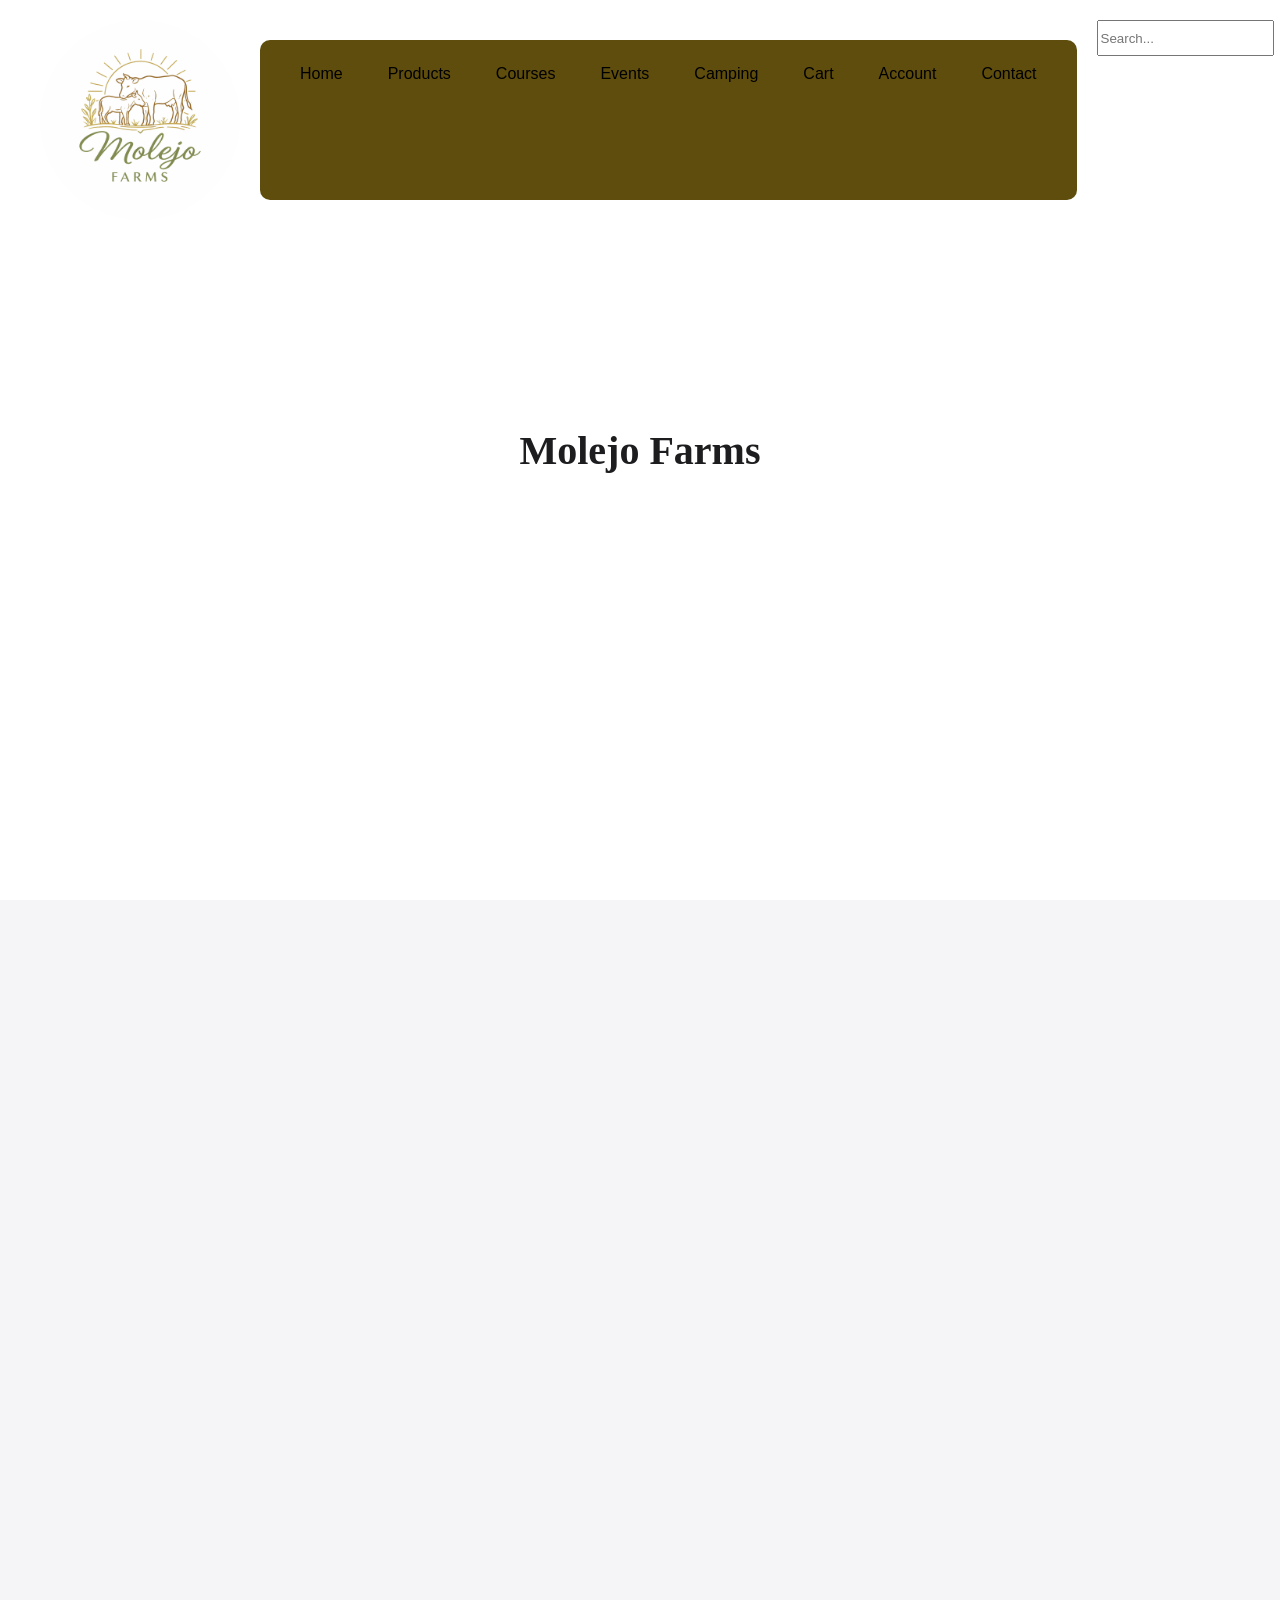
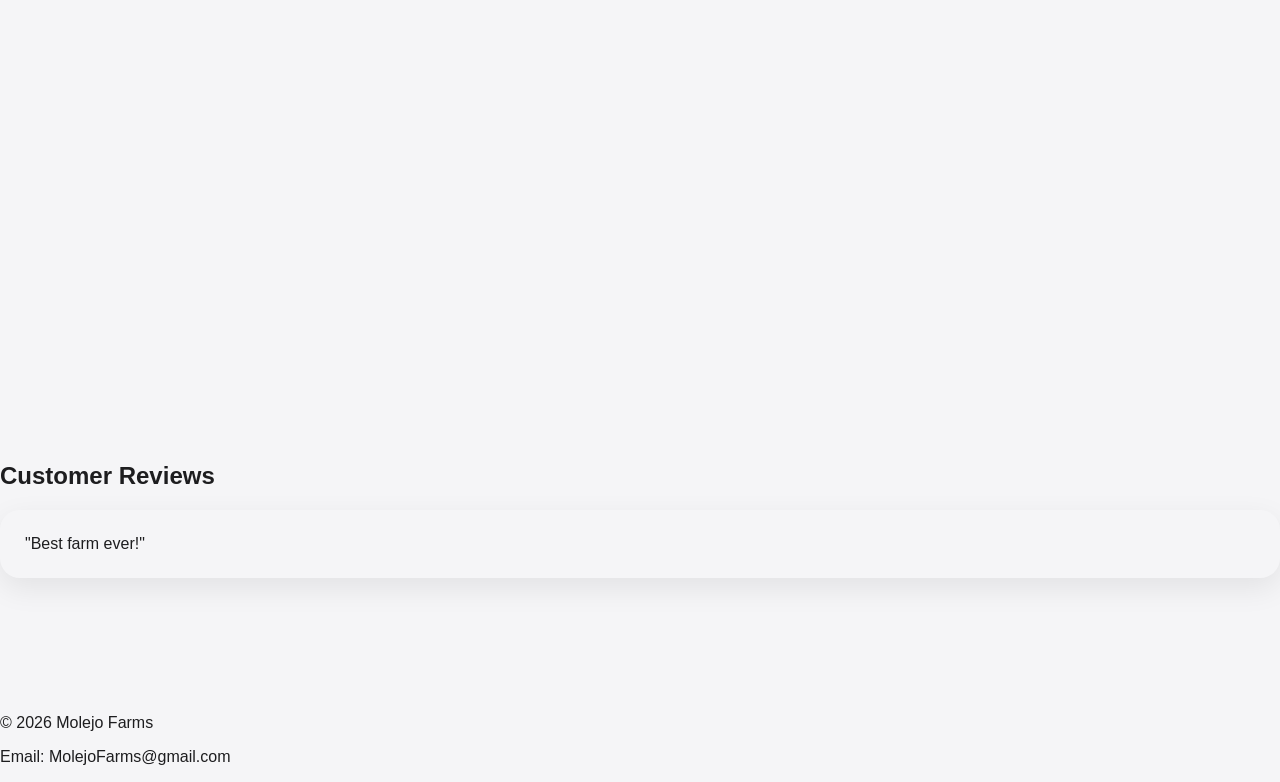
==== index.html @ 001f06a3 "initial commit - added all website filess" ====
<!DOCTYPE html>
<html lang="en">
<head>
    <meta charset="UTF-8">
    <meta name="viewport" content="width=device-width, initial-scale=1.0">
    <title>Molejo-Farms</title>
<link rel="stylesheet" href="style.css">
</head>
<body>
    <div id="loader">
  <h1 class="logo-text">Molejo Farms</h1>
</div>

<header>
  <div class="logo-container">
    <img src="logo.png" alt="Molejo Farms Logo" class="logo">
    
  </div>

  <nav>
    <a href="index.html">Home</a>
    <a href="products.html">Products</a>
    <a href="courses.html">Courses</a>
    <a href="events.html">Events</a>
    <a href="booking.html">Camping</a>
    <a href="cart.html">Cart</a>
    <a href="account.html">Account</a>
    <a href="contact.html">Contact</a>
  </nav>

  <input type="text" class="search-bar" placeholder="Search..." onkeyup="searchProducts()">
</header>

<section class="hero fade">
  <h2>Welcome to Molejo Farms 🌿</h2>
  <p>Fresh produce, luxury camping & farming education</p>

  <button onclick="location.href='products.html'">
    Shop Now
  </button>
</section>
<section class="cards">
  <div class="card fade">
    <img src="farm1.jpg">
    <div class="card-content">Fresh Products 🌽</div>
  </div>

  <div class="card fade">
    <img src="event.jpg">
    <div class="card-content">Events 🎉</div>
  </div>

  <div class="card fade">
    <img src="camping.jpg">
    <div class="card-content">Camping 🏕️</div>
  </div>
</section>
  
<section class="cards fade">
  <div class="card">
    <h3>🌽 Organic Products</h3>
    <p>Fresh from our farm</p>
  </div>

  <div class="card">
    <h3>🏕️ Camping</h3>
    <p>Experience nature</p>
  </div>

  <div class="card">
    <h3>🎓 Courses</h3>
    <p>Learn farming skills</p>
  </div>
</section>

<section class="fade">
  <h2>What Our Customers Say</h2>

  <div class="card">
    <p>"Amazing farm experience!"</p>
  </div>

  <div class="card">
    <p>"Fresh and high-quality products."</p>
  </div>
</section>
<section>
  <h2>Customer Reviews</h2>
    <div class="card">"Best farm ever!"</div>
</section>
  
<section class="fade">
  <h2>FAQ</h2>

  <p><b>Do you deliver?</b> Yes, we offer delivery services.</p>
  <p><b>Can I book camping?</b> Yes, bookings are available online.</p>
</section> 
  
<footer>
  <p>© 2026 Molejo Farms</p>
  <p>Email: MolejoFarms@gmail.com</p>
</footer>
  <script src="script.js"></script>
</body>
</html>
---- style.css ----
body {
  font-family: -apple-system, sans-serif;
  margin: 0;
  background: #f5f5f7;
  color: #1d1d1f
}


header {
  display: flex;
  justify-content: space-between;
  padding: 20px 40px;
  backdrop-filter: blur(10px);
  background: rgba(255,255,255,0.8);
}

nav {
  background-color: #5f4d0d;
  padding: 15px 30px;
  margin: 20px;
  border-radius: 10px;
  display: flex;
  justify-content: center;
  gap: 25px;
}

nav a {
  margin: 10px;
  text-decoration: none;
  color: rgb(0, 0, 0);
  transition:0.3s
   font-weight: bold;
}

nav a:hover{
  opacity:o.6;
}

.logo-container {
  display: flex;
  align-items: center;
  gap: 10px;
}

.logo {
  width: 200px;
  height:auto px;
  border-radius: 50%;
}

.hero {
  text-align: center;
  padding: 100px;
  background: linear-gradient(to right, #e8f5e9, white);
}

.cards {
  display: flex;
  gap: 20px;
  padding: 40px;
}

.card {
  flex: 1 
  background white;
  padding: 25px;
  border-radius: 20px;
  box-shadow: 0 10px 30px rgba(0,0,0,0.08);
  transition: 0.3s;
}

.card:hover {
  transform: translateY(-10px);
}

.fade {
  opacity: 0;
  transform: translateY(40px);
  transition: 1s;
}

.fade.show {
  opacity: 1;
  transform: translateY(0);
}

/* LOADER */
#loader {
  position: fixed;
  width: 100%;
  height: 100vh;
  background: white;
  display: flex;
  justify-content: center;
  align-items: center;
}

.logo-text {
  font-size: 40px;
  font-family: cursive;
  animation: fade 2s infinite;
}
button{
  padding: 12px 20px;
  border-radius: 30px;
  border: none;
  background: black;
  color: white;
  cursor: pointer;
}
.search-bar {
  width: 175px;
  height: 30px; 
}
@keyframes fade {
  0% {opacity: 0;}
  50% {opacity: 1;}
  100% {opacity: 0;}
}

@media (max-width: 768px){
  .cards {flex-direction: column;}
  header {flex-direction: column;}
}
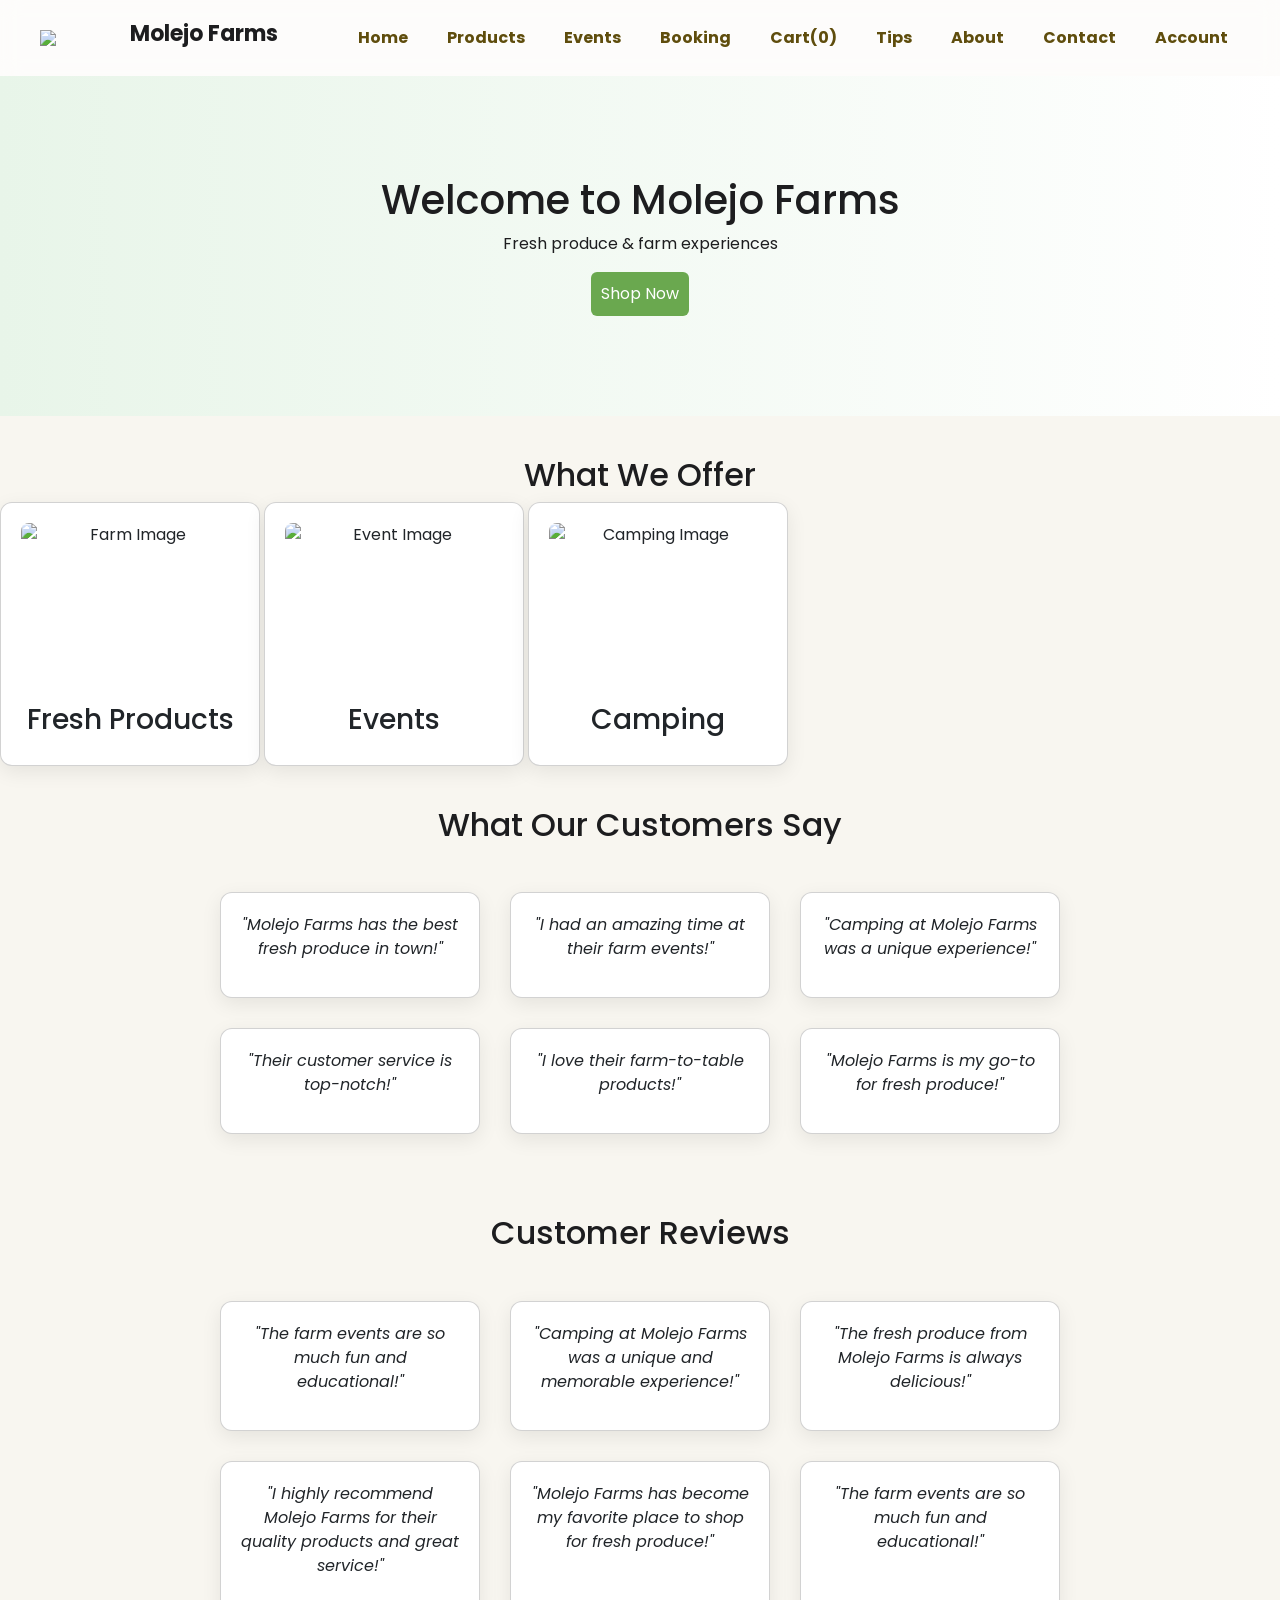
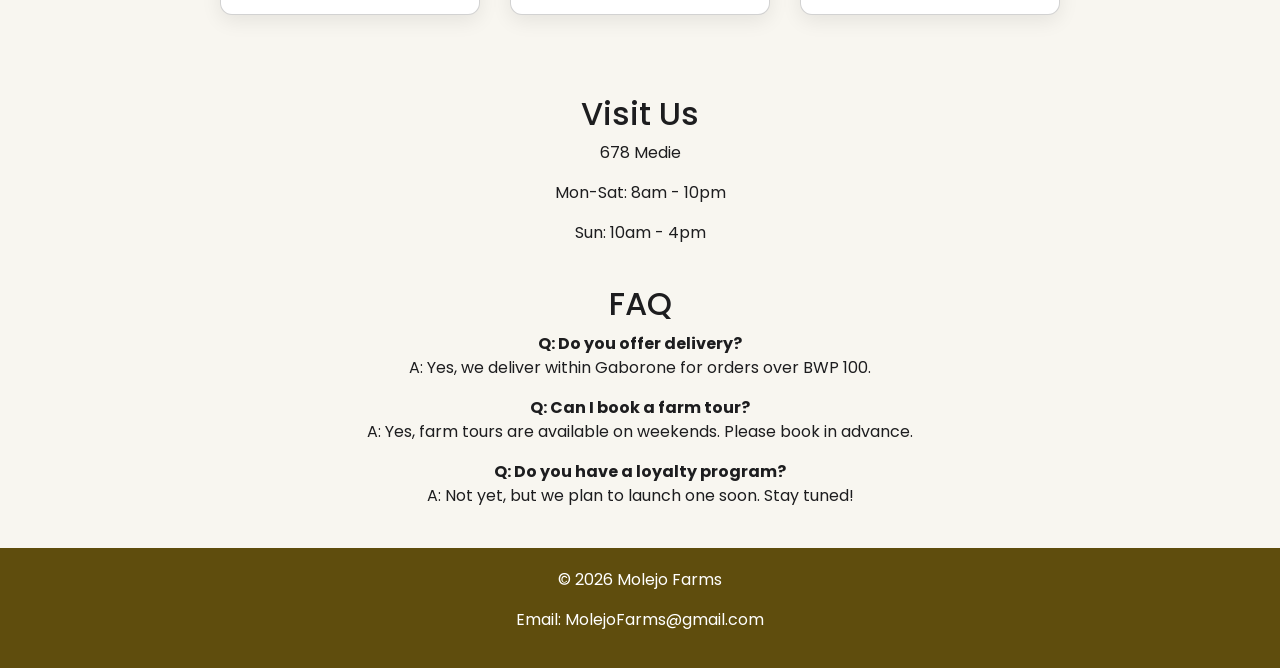
==== commit c482b1c0: "Final Page" ====
--- a/index.html
+++ b/index.html
@@ -1,105 +1,121 @@
 <!DOCTYPE html>
 <html lang="en">
 <head>
-    <meta charset="UTF-8">
-    <meta name="viewport" content="width=device-width, initial-scale=1.0">
-    <title>Molejo-Farms</title>
-<link rel="stylesheet" href="style.css">
+<meta charset="UTF-8">
+<meta name="viewport" content="width=device-width, initial-scale=1.0">
+<title>Molejo Farms</title>
+
+<link href="https://cdn.jsdelivr.net/npm/bootstrap@5.3.3/dist/css/bootstrap.min.css" rel="stylesheet" integrity="sha384-Qpg0X4d0D+kA3B+L7Jw6M3zU1L88ox1Yu4xPYK5K9Rm+1QxGvNxN2wW0H3Fan70i" crossorigin="anonymous">
+<link rel="stylesheet" href="css/style.css">
+<link href="https://fonts.googleapis.com/css2?family=Poppins&display=swap" rel="stylesheet">
 </head>
+
 <body>
-    <div id="loader">
-  <h1 class="logo-text">Molejo Farms</h1>
-</div>
 
+<!-- Page header with main navigation links -->
 <header>
   <div class="logo-container">
-    <img src="logo.png" alt="Molejo Farms Logo" class="logo">
-    
+    <img src="images/ui/logo.png" class="logo">
+    <h1 class="brand">Molejo Farms</h1>
   </div>
 
   <nav>
     <a href="index.html">Home</a>
     <a href="products.html">Products</a>
-    <a href="courses.html">Courses</a>
     <a href="events.html">Events</a>
-    <a href="booking.html">Camping</a>
-    <a href="cart.html">Cart</a>
-    <a href="account.html">Account</a>
+    <a href="bookings.html">Booking</a>
+    <a href="cart.html">Cart(<span id="cart-count">0</span>)</a>
+    <a href="tips.html">Tips</a>
+  <a href="about.html">About</a>
     <a href="contact.html">Contact</a>
+     <a href="account.html">Account</a>
+    
   </nav>
 
-  <input type="text" class="search-bar" placeholder="Search..." onkeyup="searchProducts()">
 </header>
 
-<section class="hero fade">
-  <h2>Welcome to Molejo Farms 🌿</h2>
-  <p>Fresh produce, luxury camping & farming education</p>
+<!-- Hero section introduces the site and links visitors to shop -->
+<section class="hero">
+  <h1>Welcome to Molejo Farms </h1>
+  <p>Fresh produce & farm experiences</p>
+  <button onclick="location.href='products.html'">Shop Now</button>
+</section>
 
-  <button onclick="location.href='products.html'">
-    Shop Now
-  </button>
-</section>
-<section class="cards">
-  <div class="card fade">
-    <img src="farm1.jpg">
-    <div class="card-content">Fresh Products 🌽</div>
+<h2 class="section-title">What We Offer</h2>
+
+  <!-- Feature cards linking to main offerings -->
+<a href="products.html" class="card-link">
+  <div class="card">
+    <img src="images/banners/farm1.jpg" alt="Farm Image">
+   
+    <h3>Fresh Products</h3>
   </div>
+</a>
+<a href="events.html" class="card-link">
+  <div class="card">
+    <img src="images/banners/event.jpg" alt="Event Image">
+    <h3>Events</h3>
+  </div>
+</a>
 
-  <div class="card fade">
-    <img src="event.jpg">
-    <div class="card-content">Events 🎉</div>
+<a href="bookings.html" class="card-link">
+  <div class="card">
+    <img src="images/banners/camping.jpg" alt="Camping Image">
+    <h3>Camping</h3>
   </div>
-
-  <div class="card fade">
-    <img src="camping.jpg">
-    <div class="card-content">Camping 🏕️</div>
-  </div>
+</a>
 </section>
   
-<section class="cards fade">
-  <div class="card">
-    <h3>🌽 Organic Products</h3>
-    <p>Fresh from our farm</p>
-  </div>
 
-  <div class="card">
-    <h3>🏕️ Camping</h3>
-    <p>Experience nature</p>
-  </div>
+  
+  <h2 class="section-title">What Our Customers Say</h2>
 
-  <div class="card">
-    <h3>🎓 Courses</h3>
-    <p>Learn farming skills</p>
-  </div>
+    <section class="cards container">
+
+    <div class="card"><p> "Molejo Farms has the best fresh produce in town!"</p></div>
+    <div class="card"><p> "I had an amazing time at their farm events!"</p></div>
+    <div class="card"><p> "Camping at Molejo Farms was a unique experience!"</p></div>
+ <div class="card"><p> "Their customer service is top-notch!"</p></div>
+    <div class="card"><p> "I love their farm-to-table products!"</p></div>
+   <div class="card">  <p> "Molejo Farms is my go-to for fresh produce!"</p> </div>
+   </section>
+
+    <h2 class="section-title">Customer Reviews</h2>
+    <section class="cards container">
+    <div class="card"><p> "The farm events are so much fun and educational!"</p></div>
+    <div class="card"><p> "Camping at Molejo Farms was a unique and memorable experience!"</p></div>
+    <div class="card"><p> "The fresh produce from Molejo Farms is always delicious!"</p></div>
+    <div class="card"><p> "I highly recommend Molejo Farms for their quality products and great service!"</p></div>
+    <div class="card"><p> "Molejo Farms has become my favorite place to shop for fresh produce!"</p></div>
+<div class="card"><p> "The farm events are so much fun and educational!"</p></div>
 </section>
 
-<section class="fade">
-  <h2>What Our Customers Say</h2>
+<section class="container center-section">
+  <h2 class="section-title">Visit Us</h2>
+  <p>678 Medie</p>
+  <p>Mon-Sat: 8am - 10pm</p>
+  <p>Sun: 10am - 4pm</p>
+</section>
 
-  <div class="card">
-    <p>"Amazing farm experience!"</p>
-  </div>
+<section class="container center-section">
+  <h2 class="section-title">FAQ</h2>
+  <p><strong>Q: Do you offer delivery?</strong><br>A: Yes, we deliver within Gaborone for orders over BWP 100.</p>
+  <p><strong>Q: Can I book a farm tour?</strong><br>A: Yes, farm tours are available on weekends. Please book in advance.</p>
+  <p><strong>Q: Do you have a loyalty program?</strong><br>A: Not yet, but we plan to launch one soon. Stay tuned!</p>
+</section>
 
-  <div class="card">
-    <p>"Fresh and high-quality products."</p>
-  </div>
-</section>
-<section>
-  <h2>Customer Reviews</h2>
-    <div class="card">"Best farm ever!"</div>
-</section>
-  
-<section class="fade">
-  <h2>FAQ</h2>
-
-  <p><b>Do you deliver?</b> Yes, we offer delivery services.</p>
-  <p><b>Can I book camping?</b> Yes, bookings are available online.</p>
-</section> 
-  
 <footer>
   <p>© 2026 Molejo Farms</p>
   <p>Email: MolejoFarms@gmail.com</p>
 </footer>
-  <script src="script.js"></script>
+
+<script src="js/script.js"></script>
+<script src="https://cdn.jsdelivr.net/npm/bootstrap@5.3.3/dist/js/bootstrap.bundle.min.js" integrity="sha384-ENjdO4Dr2bkBIFxQpeoDekTTOsgK4t62b24MR0k2n0n0V8MK0QevoRxT2MZw1T" crossorigin="anonymous"></script>
 </body>
-</html>+</html>
+
+
+
+
+
+
--- a/css/style.css
+++ b/css/style.css
@@ -0,0 +1,504 @@
+/* Global CSS variables for theme colors */
+:root {
+  --primary: #5f4d0d;
+  --secondary: #6aa84f;
+  --accent: #d9534f;
+  --background: #f8f6f0;
+  --card-bg: #ffffff;
+  --text: #1d1d1f;
+  --muted: #6c757d;
+}
+
+/* Base page styling */
+body {
+  font-family: 'Poppins', sans-serif;
+  margin: 0;
+  background: var(--background);
+  color: var(--text);
+}
+
+
+header {
+  display: flex;
+  align-items: center;
+  justify-content: space-between;
+  padding: 20px 40px;
+  background: rgba(255,255,255,0.7);
+  backdrop-filter: blur(10px);
+  flex-wrap: wrap;
+}
+
+.logo-container {
+  display: flex;
+  align-items: center;
+  gap: 10px;
+}
+
+.logo {
+  width: 80px;
+}
+
+.brand {
+  font-size: 22px;
+  font-weight: bold;
+}
+
+
+nav {
+  display: flex;
+  gap: 15px;
+  flex-wrap: wrap;
+}
+
+nav a {
+  text-decoration: none;
+  color: var(--primary);
+  font-weight: bold;
+  padding: 6px 12px;
+  border-radius: 6px;
+}
+
+nav a:hover {
+  background: var(--accent);
+  color: white;
+}
+
+/* Hero section on homepage */
+.hero {
+  text-align: center;
+  padding: 100px 20px;
+  background: linear-gradient(to right, #e8f5e9, #ffffff);
+}
+
+/* Wrapper for content sections */
+.container {
+  max-width: 1100px;
+  margin: auto;
+}
+
+
+/* Card layout used across products, events, and features */
+.cards {
+  display: flex;
+  flex-wrap: wrap;
+  justify-content: center;
+  gap: 30px;
+  padding: 40px;
+  align-items: stretch;
+}
+
+.card {
+  width: 260px;
+  background: var(--card-bg);
+  padding: 20px;
+  border-radius: 12px;
+  text-align: center;
+  box-shadow: 0 6px 20px rgba(0,0,0,0.08);
+  transition: 0.3s;
+  position: relative;
+
+ 
+}
+
+.card p{
+  text-align:center;
+  font-style: italic;
+}
+.card:hover { 
+  transform: translateY(-10px);
+}
+
+.card img {
+  width: 100%;
+  height: 180px;
+  object-fit: cover;
+  border-radius: 8px;
+}
+
+/* Product grid layout for the shop page */
+.product-grid {
+  display: grid;
+  grid-template-columns: repeat(auto-fit, minmax(250px, 1fr));
+  gap: 25px;
+  padding: 40px;
+}
+
+
+button {
+  padding: 10px;
+  border-radius: 6px;
+  border: none;
+  background: var(--secondary);
+  color: white;
+  cursor: pointer;
+}
+
+button:hover {
+  background: #5a9442;
+}
+
+
+.button {
+  display: inline-block;
+  padding: 10px 20px;
+  border-radius: 6px;
+  border: none;
+  background: var(--secondary);
+  color: white;
+  cursor: pointer;
+  text-decoration: none;
+  font-weight: 500;
+  transition: background 0.3s ease;
+  margin: 5px;
+}
+
+/* Button styles used for actions and links */
+.button:hover {
+  background: #5a9442;
+  color: white;
+  text-decoration: none;
+}
+
+/* Quantity input controls for products, cooler passes, and bookings */
+.quantity-controls {
+  display: flex;
+  justify-content: center;
+  gap: 5px;
+  margin-top: 10px;
+}
+
+.quantity-controls input {
+  width: 50px;
+  text-align: center;
+}
+
+.total {
+  font-weight: bold;
+  margin-top: 5px;
+}
+
+
+.badge {
+  position: absolute;
+  top: 10px;
+  left: 10px;
+  background: var(--accent);
+  color: white;
+  padding: 4px 8px;
+  border-radius: 4px;
+  font-size: 12px;
+}
+
+
+.section-title {
+  text-align: center;
+  margin-top: 40px;
+}
+
+
+footer {
+  text-align: center;
+  padding: 20px;
+  background: var(--primary);
+  color: white;
+}
+.center-section {
+  text-align: center;
+  max-width: 700px;
+  margin: 40px auto;
+}
+.product-grid {
+  display: grid;
+  grid-template-columns: repeat(auto-fit, minmax(280px, 1fr));
+  gap: 30px;
+  padding: 40px;
+  width: 100%;
+}
+textarea {
+  width: 100%;
+  height: 100px;
+  margin-top: 10px;
+  padding: 8px;
+  border-radius: 6px;
+  border: 1px solid #ccc;
+}
+
+.highlight {
+  background: #fff3cd;
+  padding: 10px;
+  border-left: 4px solid #d9534f;
+  margin: 10px 0;
+  border-radius: 6px;
+}
+
+
+.more-text {
+  display: none;
+}
+
+
+.popular {
+  background: #f0f8f0;
+  padding: 20px;
+  border-radius: 10px;
+  margin: 20px;
+}
+.event-date {
+  font-weight: bold;
+  color: var(--secondary);
+  margin-bottom: 8px;
+}
+
+.sold-out-date {
+  color: #d9534f;
+}
+.card.pass {
+  border: 2px dashed var(--primary);
+  background: #fffdf5;
+}
+.package-images {
+  display: flex;
+  gap: 10px;
+  margin-top: 10px;
+}
+
+.package-images img {
+  width: 48%;
+  height: 120px;
+  object-fit: cover;
+  border-radius: 6px;
+}
+
+.booking-box {
+  background: white;
+  padding: 15px;
+  margin: 20px auto;
+  max-width: 600px;
+  border-radius: 10px;
+  text-align: center;
+}
+
+
+.form-check-label {
+  vertical-align: middle;
+  margin-left: 5px;
+}
+
+.highlight {
+  background: #fff3cd;
+  padding: 8px;
+  border-left: 4px solid #d9534f;
+  margin: 10px 0;
+}
+.cart-section{
+  margin-bottom:20px;
+  text-align:left;
+}
+
+.cart-item{
+  background:#f9f9f9;
+  padding:10px 15px;
+  margin:8px 0;
+  border-radius:6px;
+
+   display: flex;
+  align-items: center;
+  justify-content: space-between;
+  gap: 10px;
+}
+.cart-item-info {
+  flex: 1;
+}
+
+
+.cart-controls {
+  display: flex;
+  align-items: center;
+  gap: 5px;
+}
+
+
+.cart-controls button {
+  padding: 5px 8px;
+  font-size: 14px;
+}
+
+
+.cart-remove {
+  background: #d9534f;
+}
+
+.cart-remove:hover {
+  background: #c9302c;
+}
+.card-link {
+  text-decoration: none;
+  color: inherit;
+  display: inline-block;
+  width: 260px;
+}
+
+.card-link .card {
+  cursor: pointer;
+}
+
+.account-section {
+  padding: 20px;
+  margin-bottom: 20px;
+  background: #fff;
+  border-radius: 12px;
+  box-shadow: 0 1px 20px rgba(0,0,0,0.05);
+}
+
+.account-section form label {
+  display: block;
+  margin: 12px 0 6px;
+  font-weight: 600;
+}
+
+.account-section input,
+.account-section textarea,
+.account-section select {
+  width: 100%;
+  padding: 10px;
+  border: 1px solid #ddd;
+  border-radius: 8px;
+  margin-bottom: 10px;
+  box-sizing: border-box;
+}
+
+.saved-address {
+  border: 1px solid #e6e6e6;
+  background: #fafafa;
+  padding: 14px;
+  margin-bottom: 14px;
+  border-radius: 10px;
+}
+
+.button-secondary {
+  background: #6c757d;
+  color: white;
+}
+
+.button-group {
+  display: flex;
+  gap: 10px;
+  flex-wrap: wrap;
+  margin-top: 8px;
+}
+
+.btn-check:checked + .btn,
+.btn-check:active + .btn {
+  background-color: #6aa84f;
+  color: white;
+  border-color: #6aa84f;
+}
+
+.receipt-items {
+  background: #f5f5f5;
+  padding: 14px;
+  border-radius: 10px;
+  margin: 12px 0;
+}
+
+.receipt-items div {
+  margin-bottom: 8px;
+}
+
+.receipt-item {
+  padding: 16px;
+  background: white;
+  border: 1px solid #e5e5e5;
+  margin-bottom: 16px;
+  border-radius: 10px;
+}
+
+.muted {
+  color: #666;
+  font-size: 0.95rem;
+  margin-top: 6px;
+}
+
+.booking-box {
+  background: white;
+  padding: 20px;
+  margin: 20px auto;
+  max-width: 720px;
+  border-radius: 14px;
+  text-align: left;
+  box-shadow: 0 12px 30px rgba(0,0,0,0.05);
+}
+
+.booking-box h3 {
+  margin-top: 0;
+}
+
+.booking-box label {
+  display: block;
+  margin: 14px 0 6px;
+  font-weight: 600;
+}
+
+.booking-box input,
+.booking-box textarea,
+.booking-box select {
+  width: 100%;
+  padding: 12px 14px;
+  border: 1px solid #ddd;
+  border-radius: 10px;
+  margin-top: 6px;
+  box-sizing: border-box;
+  font-size: 1rem;
+}
+
+.booking-box textarea {
+  min-height: 120px;
+}
+
+.checkout-layout {
+  display: grid;
+  gap: 24px;
+}
+
+.checkout-summary {
+  display: grid;
+  gap: 20px;
+}
+
+.checkout-form {
+  display: flex;
+  flex-direction: column;
+  gap: 20px;
+}
+
+.checkout-actions {
+  text-align: right;
+  margin-top: 12px;
+}
+
+.booking-box .button {
+  width: 100%;
+  padding: 14px;
+  font-size: 1rem;
+  border-radius: 10px;
+}
+
+@media (min-width: 900px) {
+  .checkout-layout {
+    grid-template-columns: 0.95fr 1.05fr;
+  }
+}
+
+.contact-card {
+  display: grid;
+  gap: 16px;
+  background: #f8f9fa;
+  padding: 20px;
+  border-radius: 14px;
+  border: 1px solid #e6e6e6;
+}
+
+.contact-card p,
+.contact-card li {
+  margin: 8px 0;
+}
